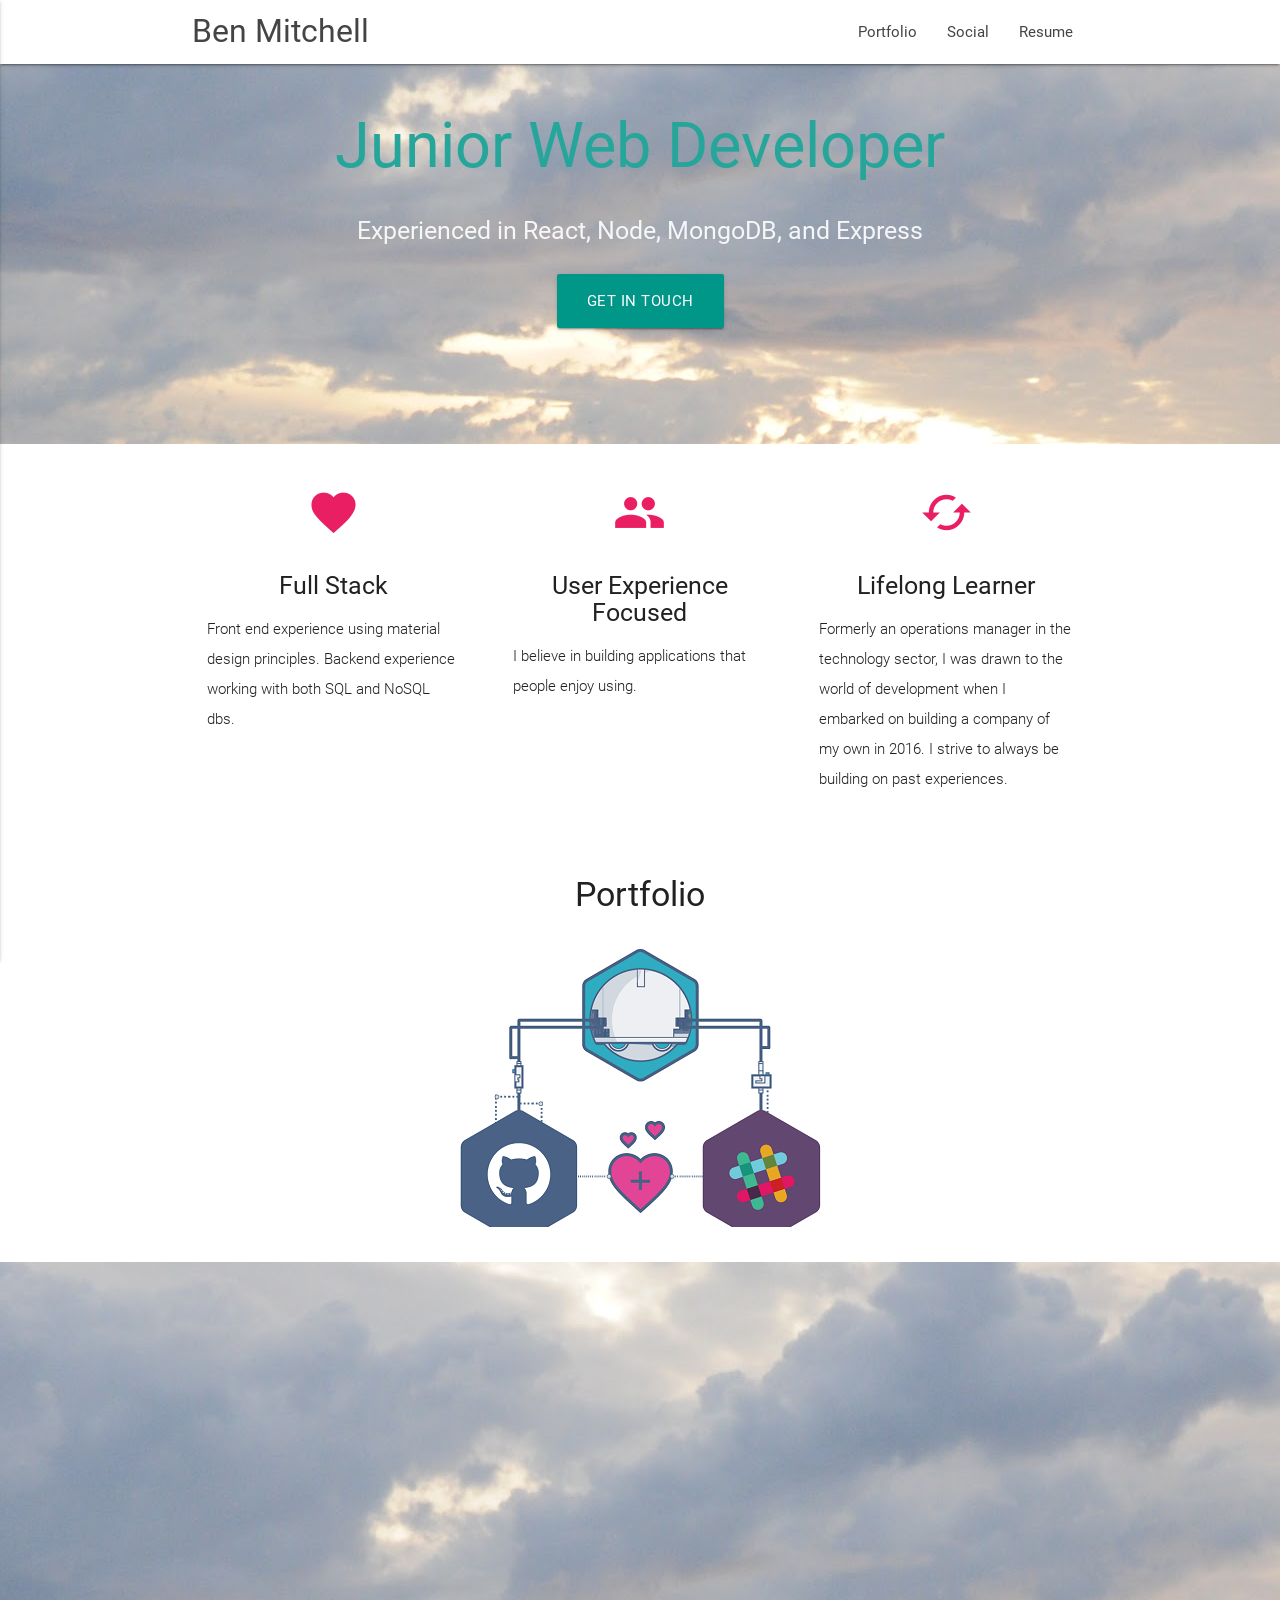
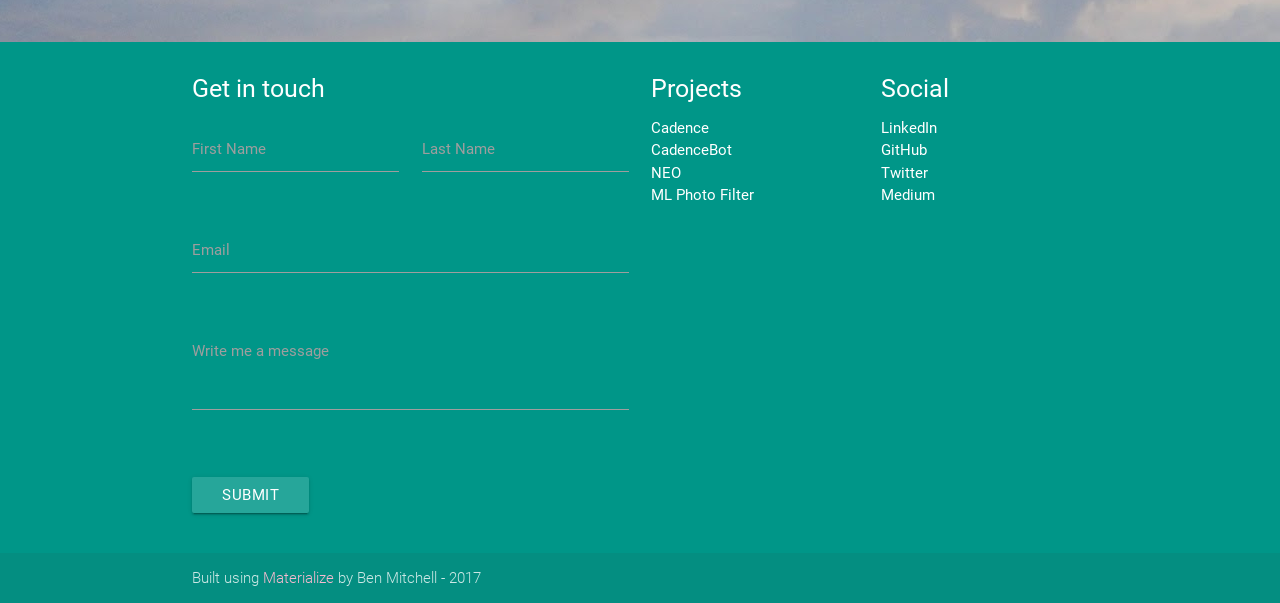
==== index.html @ e5668f59 "changes" ====
<!DOCTYPE html>
<html lang="en">
<head>
  <meta http-equiv="Content-Type" content="text/html; charset=UTF-8"/>
  <meta name="viewport" content="width=device-width, initial-scale=1, maximum-scale=1.0, user-scalable=no"/>
  <title>Ben Mitchell - Web Developer</title>

  <!-- CSS  -->
  <link href="https://fonts.googleapis.com/icon?family=Material+Icons" rel="stylesheet">
  <link href="css/materialize.css" type="text/css" rel="stylesheet" media="screen,projection"/>
  <link href="css/style.css" type="text/css" rel="stylesheet" media="screen,projection"/>
</head>
<body>
  <nav class="white" role="navigation">
    <div class="nav-wrapper container">
      <a id="logo-container" href="./index.html" class="brand-logo">Ben Mitchell</a>
      <ul class="right hide-on-med-and-down">
        <li><a href="#portfolio">Portfolio</a></li>
        <li><a href="#social">Social</a></li>
        <li><a href="files/BenMitchell_Resume-WebDeveloper.pdf" target="_blank" rel="noopener noreferrer">Resume</a></li>
      </ul>

      <ul id="nav-mobile" class="side-nav">
        <li><a href="#portfolio">Portfolio</a></li>
        <li><a href="#social">Social</a></li>
        <li><a href="files/BenMitchell_Resume-WebDeveloper.pdf" target="_blank" rel="noopener noreferrer">Resume</a></li>
      </ul>
      <a href="#" data-activates="nav-mobile" class="button-collapse"><i class="material-icons">menu</i></a>
    </div>
  </nav>

  <div id="index-banner" class="parallax-container">
    <div class="section no-pad-bot">
      <div class="container">
        <br><br>
        <h1 class="header center teal-text text-lighten-1">Junior Web Developer</h1>
        <div class="row center">
          <h5 class="header col s12">Experienced in React, Node, MongoDB, and Express</h5>
        </div>
        <div class="row center">
          <a href="#contact" id="download-button" class="btn-large waves-effect waves-light teal">Get in touch</a>
        </div>
        <br><br>

      </div>
    </div>
    <div class="parallax"><img class="" src="./img/DSC_8917.jpg" alt="Unsplashed background img 1"></div>
  </div>


  <div class="container">
    <div class="section">

      <!--   Icon Section   -->
      <div class="row">
        <div class="col s12 m4">
          <div class="icon-block">
            <h2 class="center pink-text"><i class="material-icons">favorite</i></h2>
            <h5 class="center">Full Stack</h5>

            <p class="light">Front end experience using material design principles. Backend experience working with both SQL and NoSQL dbs.</p>
          </div>
        </div>

        <div class="col s12 m4">
          <div class="icon-block">
            <h2 class="center pink-text"><i class="material-icons">group</i></h2>
            <h5 class="center">User Experience Focused</h5>

            <p class="light">I believe in building applications that people enjoy using.</p>
          </div>
        </div>

        <div class="col s12 m4">
          <div class="icon-block">
            <h2 class="center pink-text"><i class="material-icons">cached</i></h2>
            <h5 class="center">Lifelong Learner</h5>

            <p class="light">Formerly an operations manager in the technology sector, I was drawn to the world of development when I embarked on building a company of my own in 2016. I strive to always be building on past experiences.</p>
          </div>
        </div>
      </div>

    </div>
  </div>

  <div class="container">
    <div class="section">

      <div class="row">
        <div id="portfolio" class="col s12 center">
          <h4>Portfolio</h4>
          <div class="carousel carousel-slider">
            <div class="carousel-item center">
              </br></br></br>
              <a href="https://cadencebot.com" target="_blank" rel="noopener noreferrer"><img src="img/hero-banner-new.png"></a>
            </div>
            <div class="carousel-item center">
              </br></br>
              <a href="https://getcadence.com" target="_blank" rel="noopener noreferrer"><img src="img/trouble-high-seas.png"></a>
            </div>
          </div>
        </div>
      </div>

    </div>
  </div>

  <div class="parallax-container valign-wrapper">
    <div class="section no-pad-bot">
      <div class="container">
        <div class="row center">
          <h5 class="header col s12 light"></h5>
        </div>
      </div>
    </div>
    <div class="parallax"><img src="./img/DSC_8917.jpg" alt="Unsplashed background img 3"></div>
  </div>

  <footer class="page-footer teal">
    <div class="container">
      <div class="row">
        <div class="col l6 s12">
          <h5 class="white-text">Get in touch</h5>
          <!--<p class="grey-text text-lighten-4"></p>-->
          <div class="row">
            <form id="contact" class="col s12 white-text" action="https://formspree.io/ben.mitchell01+willbenmitch@gmail.com" method="POST">
              <div class="row">
                <div class="input-field col s12 l6">
                  <input id="first_name" type="text" name="first_name" class="validate">
                  <label for="first_name">First Name</label>
                </div>
                <div class="input-field col s12 l6">
                  <input id="last_name" type="text" name="last_name" class="validate">
                  <label for="last_name">Last Name</label>
                </div>
              </div>
              <div class="row">
                <div class="input-field col s12">
                  <input id="email" type="email" name="email" class="validate">
                  <label for="email">Email</label>
                </div>
              </div>
              <div class="row">
                <div class="col s12">
                  <div class="row">
                    <div class="input-field col s12">
                      <textarea id="content" type="textarea" name="content" class="materialize-textarea"></textarea>
                      <label for="content" data-error="wrong" data-success="right">Write me a message</label>
                    </div>
                  </div>
                </div>
              </div>
              <input type="submit" name="submit" class="btn"/>
            </form>
          </div>


        </div>
        <div id="projects" class="col l3 s12">
          <h5 class="white-text">Projects</h5>
          <ul>
            <li><a class="white-text" href="http://getcadence.com" target="_blank" rel="noopener noreferrer">Cadence</a></li>
            <li><a class="white-text" href="http://cadencebot.com" target="_blank" rel="noopener noreferrer">CadenceBot</a></li>
            <li><a class="white-text" href="#!">NEO</a></li>
            <li><a class="white-text" href="#!">ML Photo Filter</a></li>
          </ul>
        </div>
        <div id="social" class="col l3 s12">
          <h5 class="white-text">Social</h5>
          <ul>
            <li><a class="white-text" href="https://www.linkedin.com/in/willbenmitchell/" target="_blank" rel="noopener noreferrer">LinkedIn</a></li>
            <li><a class="white-text" href="https://github.com/willbenmitch" target="_blank" rel="noopener noreferrer">GitHub</a></li>
            <li><a class="white-text" href="https://twitter.com/WillBenMitchell" target="_blank" rel="noopener noreferrer">Twitter</a></li>
            <li><a class="white-text" href="#!">Medium</a></li>
          </ul>
        </div>
      </div>
    </div>
    <div class="footer-copyright">
      <div class="container">
      Built using <a class="pink-text text-lighten-4" href="http://materializecss.com" target="_blank" rel="noopener noreferrer">Materialize</a> by Ben Mitchell - 2017
      </div>
    </div>
  </footer>


  <!--  Scripts-->
  <script src="https://code.jquery.com/jquery-2.1.1.min.js"></script>
  <script src="js/materialize.js"></script>
  <script src="js/init.js"></script>

  </body>
</html>
---- css/style.css ----
/* Custom Stylesheet */
/**
 * Use this file to override Materialize files so you can update
 * the core Materialize files in the future
 *
 * Made By MaterializeCSS.com
 */

nav ul a,
nav .brand-logo {
  color: #444;
}

p {
  line-height: 2rem;
}

.button-collapse {
  color: #26a69a;
}

.parallax-container {
  min-height: 380px;
  line-height: 0;
  height: auto;
  color: rgba(255,255,255,.9);
}
  .parallax-container .section {
    width: 100%;
  }

@media only screen and (max-width : 992px) {
  .parallax-container .section {
    position: absolute;
    top: 40%;
  }
  #index-banner .section {
    top: 10%;
  }
}

@media only screen and (max-width : 600px) {
  #index-banner .section {
    top: 0;
  }

  .parallax-container {
    height: 65vh;
  }
}

.icon-block {
  padding: 0 15px;
}
.icon-block .material-icons {
  font-size: inherit;
}

footer.page-footer {
  margin: 0;
}
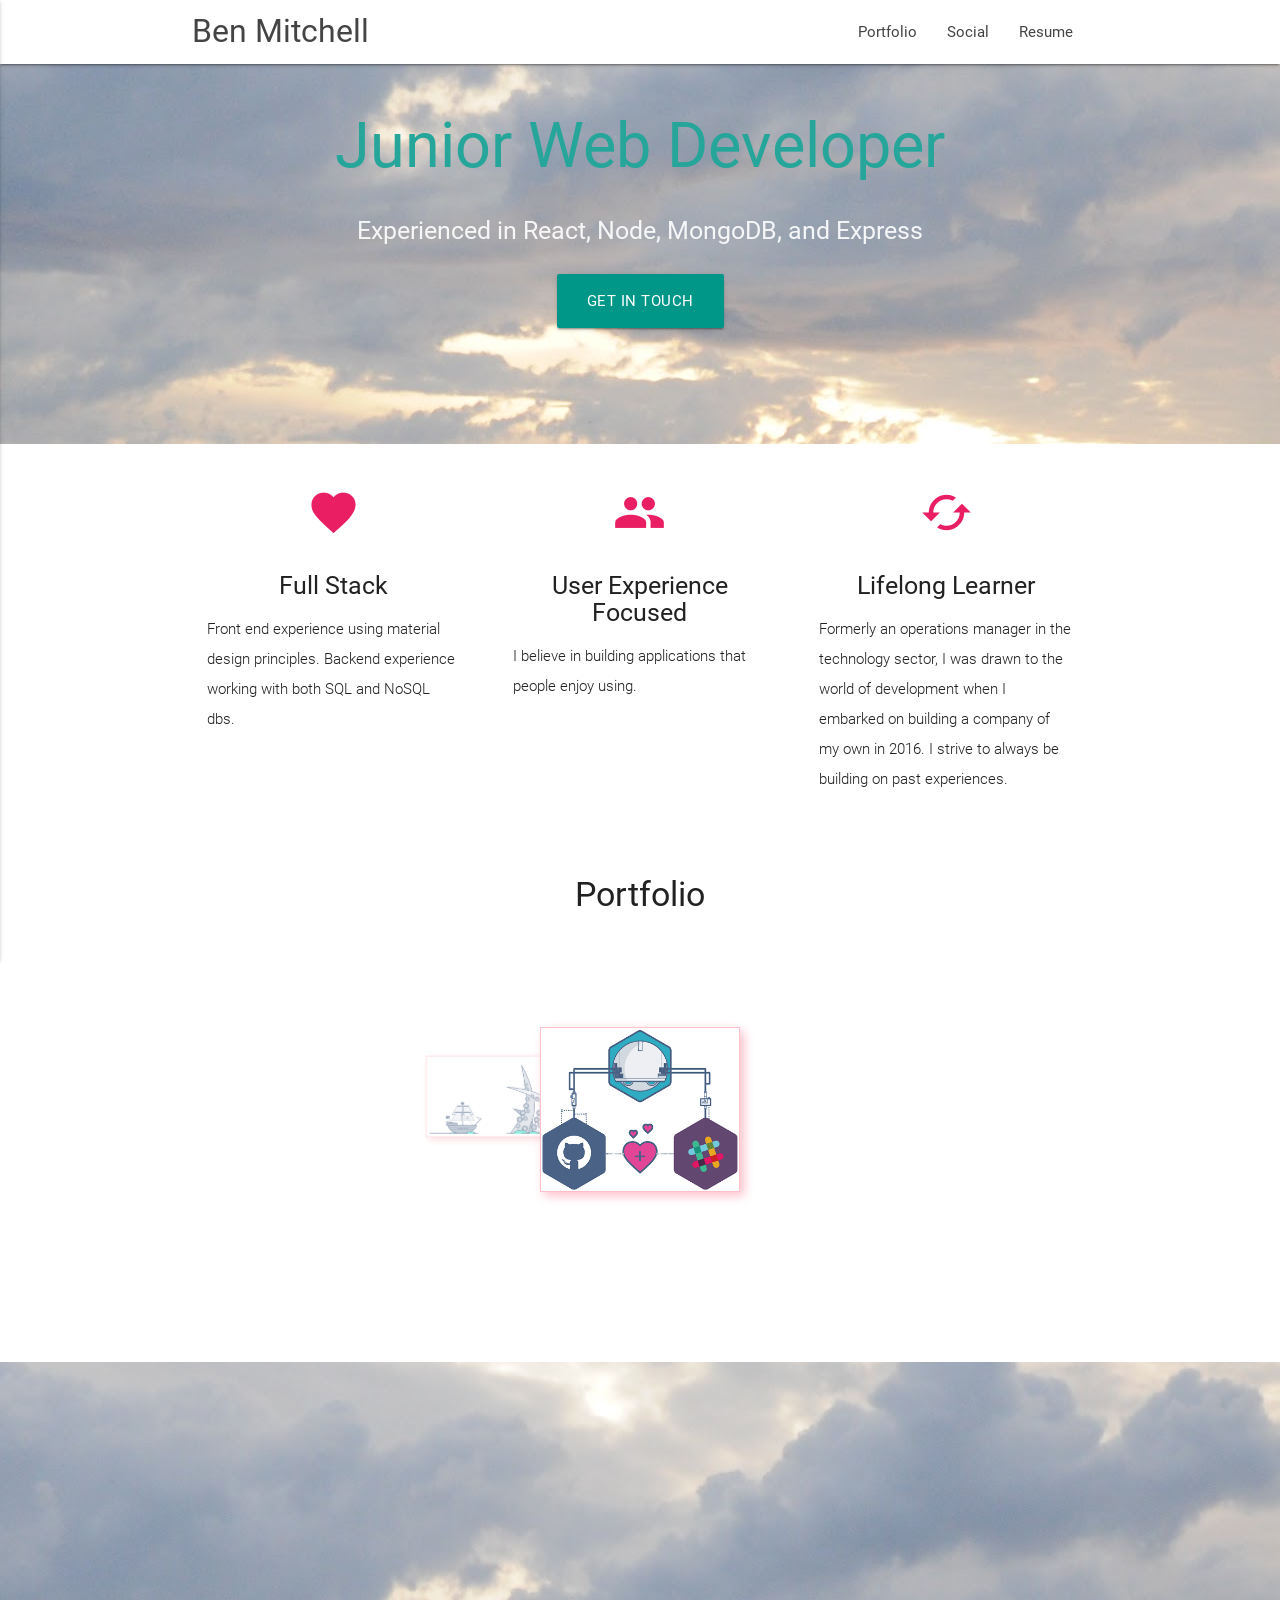
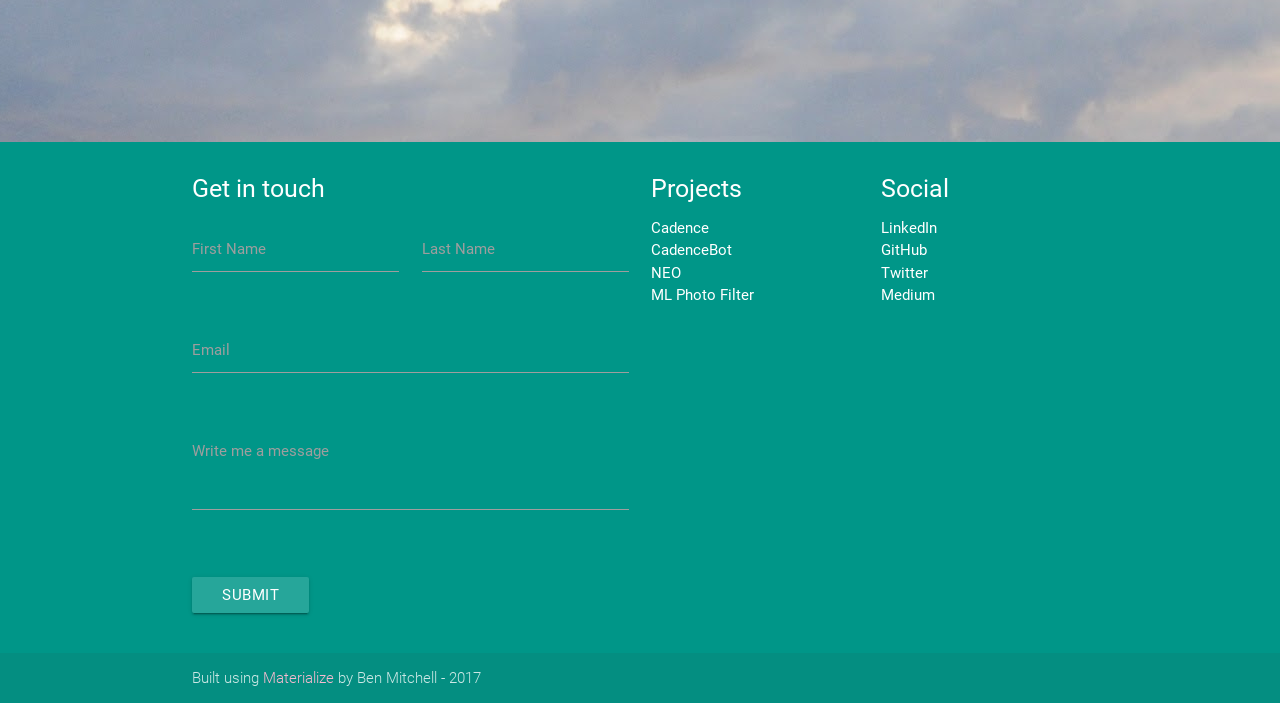
==== commit e13cefb6: "update style" ====
--- a/index.html
+++ b/index.html
@@ -86,23 +86,15 @@
 
   <div class="container">
     <div class="section">
-
       <div class="row">
         <div id="portfolio" class="col s12 center">
           <h4>Portfolio</h4>
-          <div class="carousel carousel-slider">
-            <div class="carousel-item center">
-              </br></br></br>
-              <a href="https://cadencebot.com" target="_blank" rel="noopener noreferrer"><img src="img/hero-banner-new.png"></a>
-            </div>
-            <div class="carousel-item center">
-              </br></br>
-              <a href="https://getcadence.com" target="_blank" rel="noopener noreferrer"><img src="img/trouble-high-seas.png"></a>
-            </div>
+          <div class="carousel">
+            <a href="https://cadencebot.com" class="carousel-item" target="_blank" rel="noopener noreferrer"><img style="border: 1px solid pink; box-shadow:4px 4px 10px pink" src="img/hero-banner-new.png"></a>
+            <a href="https://getcadence.com" class="carousel-item" target="_blank" rel="noopener noreferrer"><img style="border: 1px solid pink; box-shadow:4px 4px 10px pink" src="img/trouble-high-seas.png"></a>
           </div>
         </div>
       </div>
-
     </div>
   </div>
 
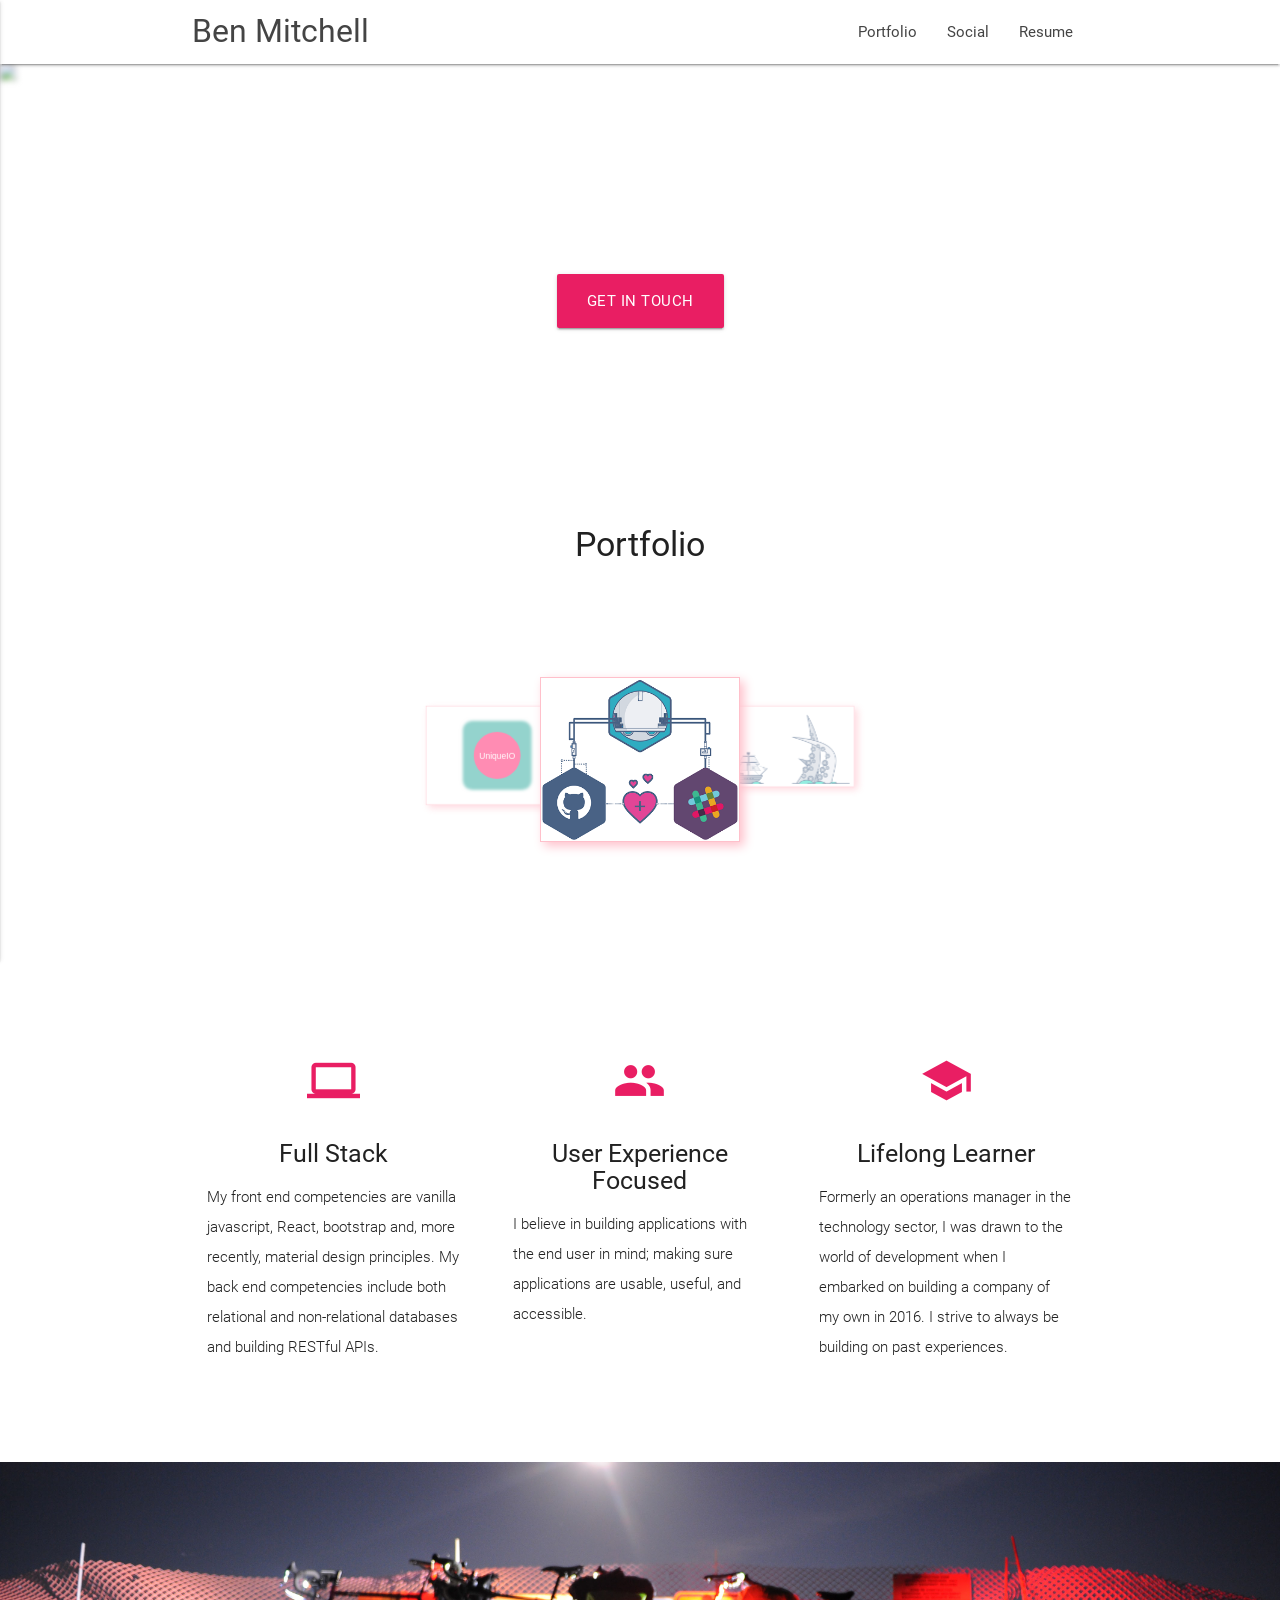
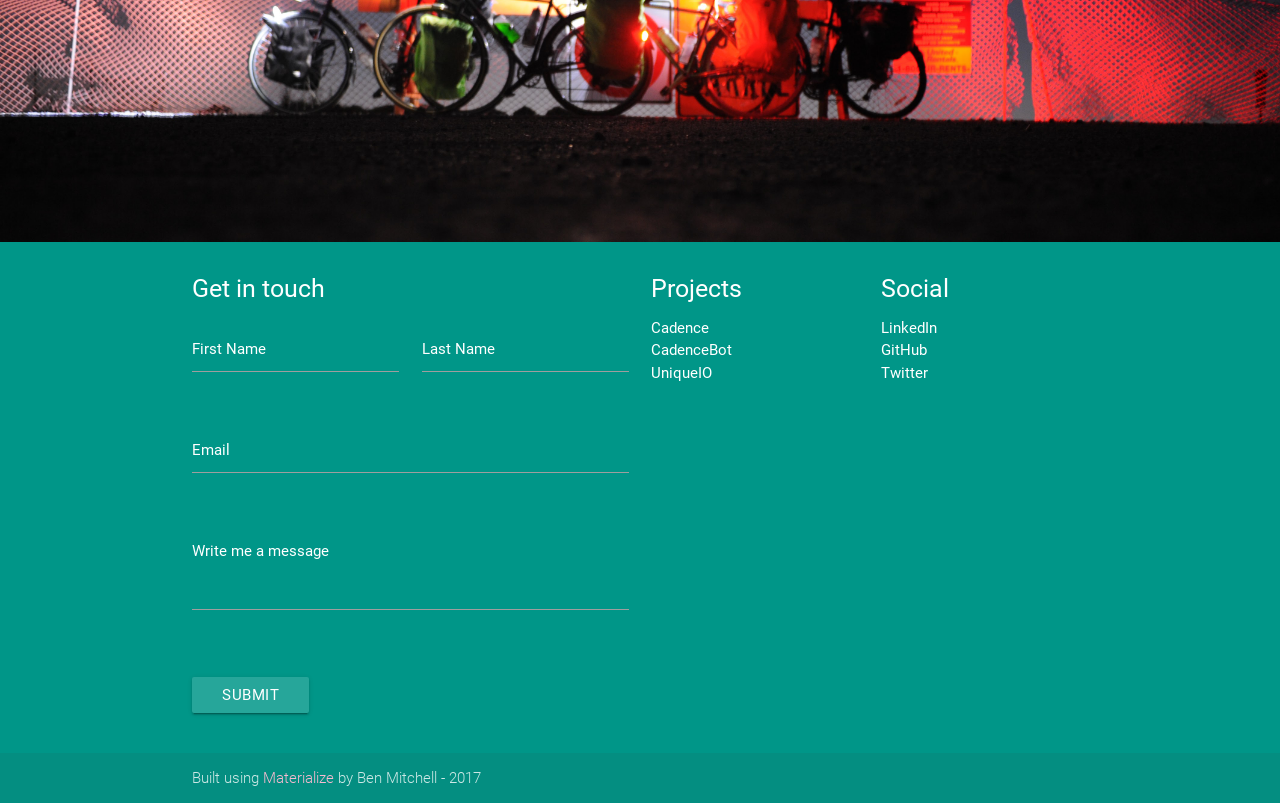
==== commit c7944767: "add photos, blur photos, rearrange portfolio" ====
--- a/index.html
+++ b/index.html
@@ -7,7 +7,7 @@
 
   <!-- CSS  -->
   <link href="https://fonts.googleapis.com/icon?family=Material+Icons" rel="stylesheet">
-  <link href="css/materialize.css" type="text/css" rel="stylesheet" media="screen,projection"/>
+  <link href="css/materialize.min.css" type="text/css" rel="stylesheet" media="screen,projection"/>
   <link href="css/style.css" type="text/css" rel="stylesheet" media="screen,projection"/>
 </head>
 <body>
@@ -33,32 +33,46 @@
     <div class="section no-pad-bot">
       <div class="container">
         <br><br>
-        <h1 class="header center teal-text text-lighten-1">Junior Web Developer</h1>
+        <h1 class="header center">Junior Web Developer</h1>
         <div class="row center">
           <h5 class="header col s12">Experienced in React, Node, MongoDB, and Express</h5>
         </div>
         <div class="row center">
-          <a href="#contact" id="download-button" class="btn-large waves-effect waves-light teal">Get in touch</a>
+          <a href="#contact" id="download-button" class="btn-large waves-effect waves-light pink">Get in touch</a>
         </div>
         <br><br>
 
       </div>
     </div>
-    <div class="parallax"><img class="" src="./img/DSC_8917.jpg" alt="Unsplashed background img 1"></div>
+    <div class="parallax"><img style="filter: blur(3px)" src="./img/patrick-tomasso-208114.jpg" alt="Natural scene background img 1"></div>
   </div>
 
+  <div class="container -paddingTop">
+    <div class="section">
+      <div class="row">
+        <div id="portfolio" class="col s12 center">
+          <h4>Portfolio</h4>
+          <div class="carousel">
+            <a href="https://cadencebot.com" class="carousel-item" target="_blank" rel="noopener noreferrer"><img style="border: 1px solid pink; box-shadow:4px 4px 10px pink" src="img/hero-banner-new.png" alt="marketing image for CadenceBot"></a>
+            <a href="https://getcadence.com" class="carousel-item" target="_blank" rel="noopener noreferrer"><img style="border: 1px solid pink; box-shadow:4px 4px 10px pink" src="img/trouble-high-seas.png" alt="marketing image for Cadence; mythical large sea creature with a scooner"></a>
+            <a href="https://uniqueio.herokuapp.com" class="carousel-item" target="_blank" rel="noopener noreferrer"><img style="border: 1px solid pink; box-shadow:4px 4px 10px pink" src="img/uniqueio-logo.svg" alt="marketing image for UniqueIO"></a>
+          </div>
+        </div>
+      </div>
+    </div>
+  </div>
 
-  <div class="container">
+  <div class="container -paddingBottom">
     <div class="section">
 
       <!--   Icon Section   -->
       <div class="row">
         <div class="col s12 m4">
           <div class="icon-block">
-            <h2 class="center pink-text"><i class="material-icons">favorite</i></h2>
+            <h2 class="center pink-text"><i class="material-icons">computer</i></h2>
             <h5 class="center">Full Stack</h5>
 
-            <p class="light">Front end experience using material design principles. Backend experience working with both SQL and NoSQL dbs.</p>
+            <p class="light">My front end competencies are vanilla javascript, React, bootstrap and, more recently, material design principles. My back end competencies include both relational and non-relational databases and building RESTful APIs.</p>
           </div>
         </div>
 
@@ -67,13 +81,13 @@
             <h2 class="center pink-text"><i class="material-icons">group</i></h2>
             <h5 class="center">User Experience Focused</h5>
 
-            <p class="light">I believe in building applications that people enjoy using.</p>
+            <p class="light">I believe in building applications with the end user in mind; making sure applications are usable, useful, and accessible.</p>
           </div>
         </div>
 
         <div class="col s12 m4">
           <div class="icon-block">
-            <h2 class="center pink-text"><i class="material-icons">cached</i></h2>
+            <h2 class="center pink-text"><i class="material-icons">school</i></h2>
             <h5 class="center">Lifelong Learner</h5>
 
             <p class="light">Formerly an operations manager in the technology sector, I was drawn to the world of development when I embarked on building a company of my own in 2016. I strive to always be building on past experiences.</p>
@@ -81,20 +95,6 @@
         </div>
       </div>
 
-    </div>
-  </div>
-
-  <div class="container">
-    <div class="section">
-      <div class="row">
-        <div id="portfolio" class="col s12 center">
-          <h4>Portfolio</h4>
-          <div class="carousel">
-            <a href="https://cadencebot.com" class="carousel-item" target="_blank" rel="noopener noreferrer"><img style="border: 1px solid pink; box-shadow:4px 4px 10px pink" src="img/hero-banner-new.png"></a>
-            <a href="https://getcadence.com" class="carousel-item" target="_blank" rel="noopener noreferrer"><img style="border: 1px solid pink; box-shadow:4px 4px 10px pink" src="img/trouble-high-seas.png"></a>
-          </div>
-        </div>
-      </div>
     </div>
   </div>
 
@@ -106,7 +106,7 @@
         </div>
       </div>
     </div>
-    <div class="parallax"><img src="./img/DSC_8917.jpg" alt="Unsplashed background img 3"></div>
+    <div class="parallax"><img src="./img/DSC_9038.jpg" alt="Natural scene background img 2"></div>
   </div>
 
   <footer class="page-footer teal">
@@ -119,26 +119,26 @@
             <form id="contact" class="col s12 white-text" action="https://formspree.io/ben.mitchell01+willbenmitch@gmail.com" method="POST">
               <div class="row">
                 <div class="input-field col s12 l6">
-                  <input id="first_name" type="text" name="first_name" class="validate">
-                  <label for="first_name">First Name</label>
+                  <input id="first_name" type="text" name="first_name" class="validate white-text">
+                  <label for="first_name" class="white-text">First Name</label>
                 </div>
                 <div class="input-field col s12 l6">
-                  <input id="last_name" type="text" name="last_name" class="validate">
-                  <label for="last_name">Last Name</label>
+                  <input id="last_name" type="text" name="last_name" class="validate white-text">
+                  <label for="last_name" class="white-text">Last Name</label>
                 </div>
               </div>
               <div class="row">
                 <div class="input-field col s12">
-                  <input id="email" type="email" name="email" class="validate">
-                  <label for="email">Email</label>
+                  <input id="email" type="email" name="email" class="validate white-text">
+                  <label for="email" class="white-text">Email</label>
                 </div>
               </div>
               <div class="row">
                 <div class="col s12">
                   <div class="row">
                     <div class="input-field col s12">
-                      <textarea id="content" type="textarea" name="content" class="materialize-textarea"></textarea>
-                      <label for="content" data-error="wrong" data-success="right">Write me a message</label>
+                      <textarea id="content" type="textarea" name="content" class="materialize-textarea white-text"></textarea>
+                      <label for="content" data-error="wrong" data-success="right" class="white-text">Write me a message</label>
                     </div>
                   </div>
                 </div>
@@ -154,8 +154,7 @@
           <ul>
             <li><a class="white-text" href="http://getcadence.com" target="_blank" rel="noopener noreferrer">Cadence</a></li>
             <li><a class="white-text" href="http://cadencebot.com" target="_blank" rel="noopener noreferrer">CadenceBot</a></li>
-            <li><a class="white-text" href="#!">NEO</a></li>
-            <li><a class="white-text" href="#!">ML Photo Filter</a></li>
+            <li><a class="white-text" href="https://uniqueio.herokuapp.com" target="_blank" rel="noopener noreferrer">UniqueIO</a></li>
           </ul>
         </div>
         <div id="social" class="col l3 s12">
@@ -164,7 +163,6 @@
             <li><a class="white-text" href="https://www.linkedin.com/in/willbenmitchell/" target="_blank" rel="noopener noreferrer">LinkedIn</a></li>
             <li><a class="white-text" href="https://github.com/willbenmitch" target="_blank" rel="noopener noreferrer">GitHub</a></li>
             <li><a class="white-text" href="https://twitter.com/WillBenMitchell" target="_blank" rel="noopener noreferrer">Twitter</a></li>
-            <li><a class="white-text" href="#!">Medium</a></li>
           </ul>
         </div>
       </div>
@@ -179,7 +177,7 @@
 
   <!--  Scripts-->
   <script src="https://code.jquery.com/jquery-2.1.1.min.js"></script>
-  <script src="js/materialize.js"></script>
+  <script src="js/materialize.min.js"></script>
   <script src="js/init.js"></script>
 
   </body>
--- a/css/style.css
+++ b/css/style.css
@@ -29,6 +29,8 @@
     width: 100%;
   }
 
+.parallax img { width: 100%; }
+
 @media only screen and (max-width : 992px) {
   .parallax-container .section {
     position: absolute;
@@ -58,4 +60,12 @@
 
 footer.page-footer {
   margin: 0;
+}
+
+.-paddingBottom {
+  padding-bottom: 50px;
+}
+
+.-paddingTop {
+  padding-top: 50px;
 }
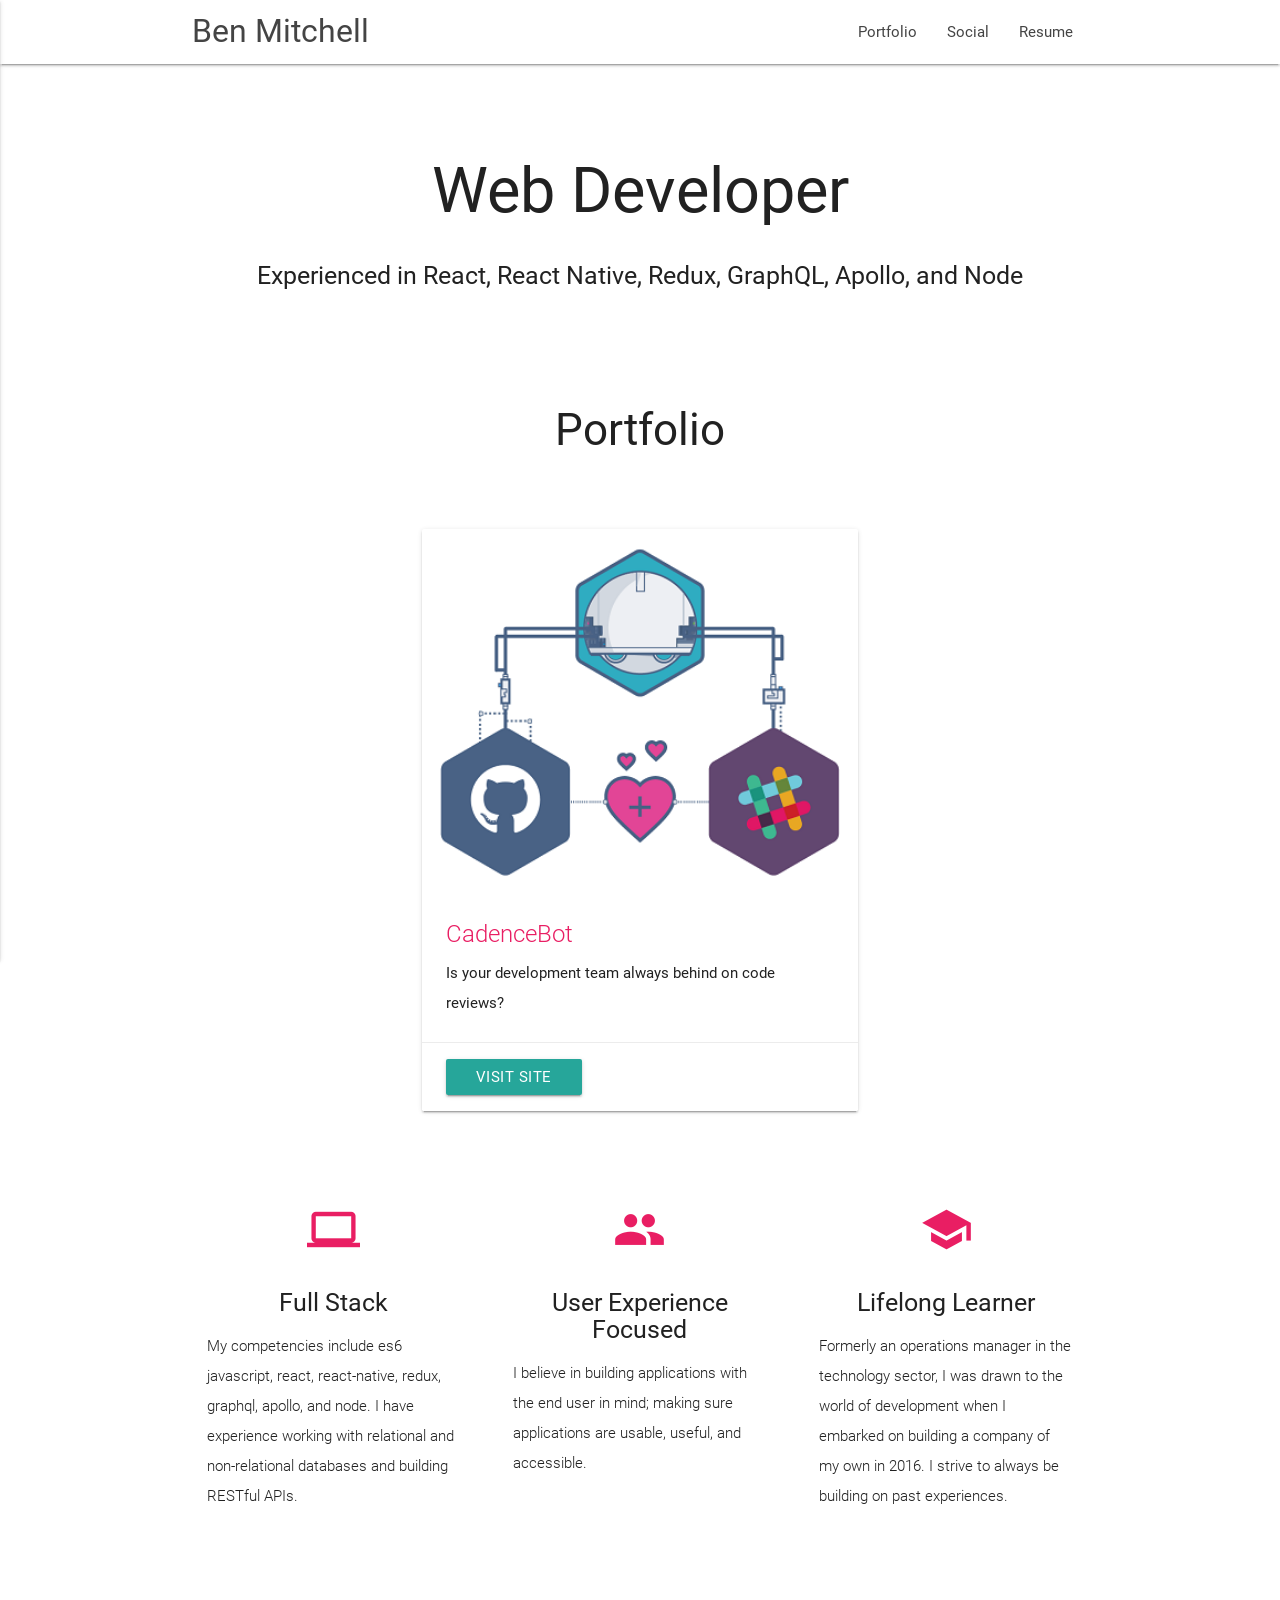
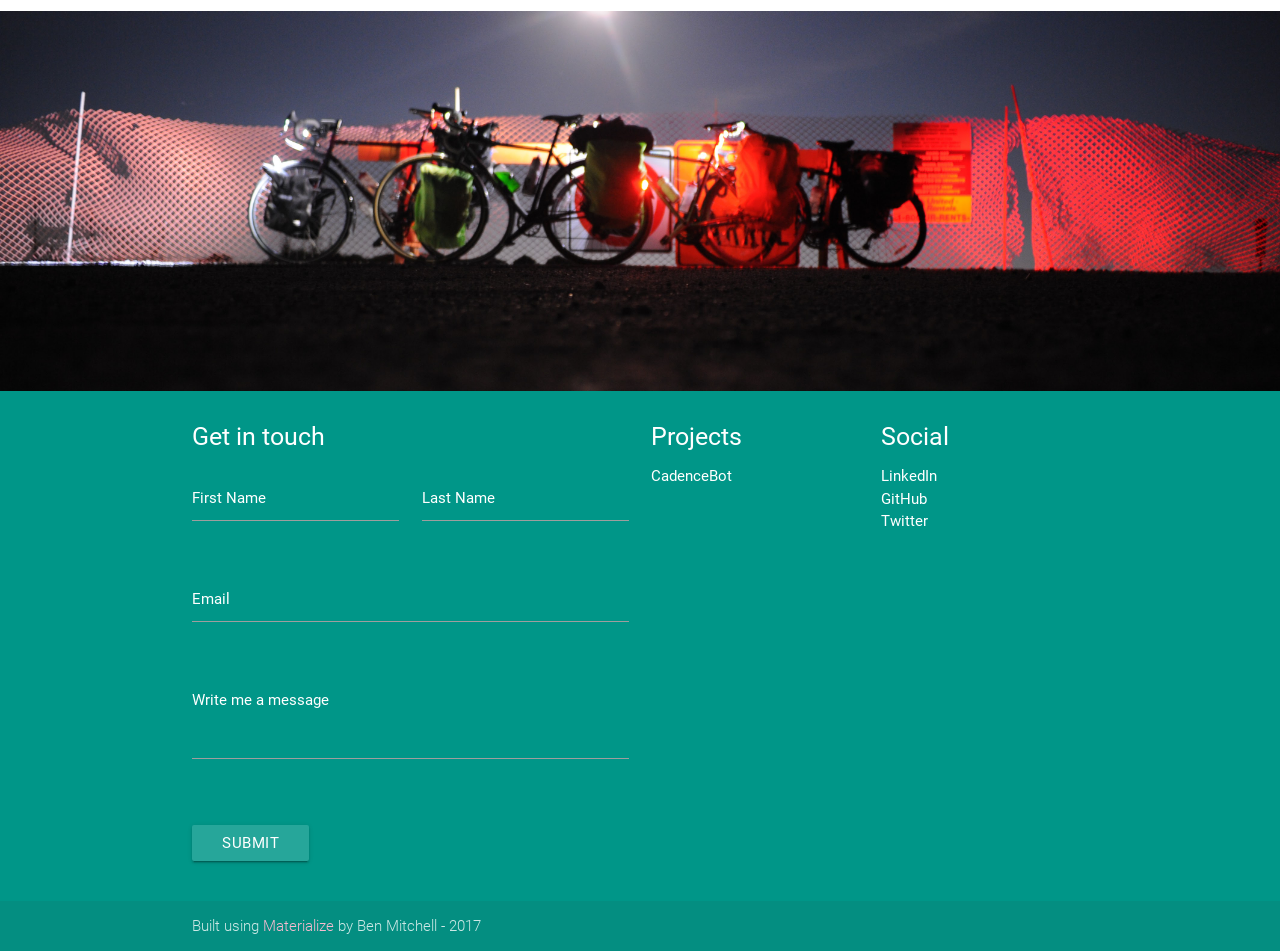
==== commit d0d1fc51: "remove cadence from portfolio, update skills" ====
--- a/index.html
+++ b/index.html
@@ -1,62 +1,94 @@
 <!DOCTYPE html>
 <html lang="en">
+
 <head>
-  <meta http-equiv="Content-Type" content="text/html; charset=UTF-8"/>
-  <meta name="viewport" content="width=device-width, initial-scale=1, maximum-scale=1.0, user-scalable=no"/>
+  <meta http-equiv="Content-Type" content="text/html; charset=UTF-8" />
+  <meta name="viewport" content="width=device-width, initial-scale=1, maximum-scale=1.0, user-scalable=no" />
   <title>Ben Mitchell - Web Developer</title>
 
   <!-- CSS  -->
   <link href="https://fonts.googleapis.com/icon?family=Material+Icons" rel="stylesheet">
-  <link href="css/materialize.min.css" type="text/css" rel="stylesheet" media="screen,projection"/>
-  <link href="css/style.css" type="text/css" rel="stylesheet" media="screen,projection"/>
+  <link href="css/materialize.min.css" type="text/css" rel="stylesheet" media="screen,projection" />
+  <link href="css/style.css" type="text/css" rel="stylesheet" media="screen,projection" />
 </head>
+
 <body>
   <nav class="white" role="navigation">
     <div class="nav-wrapper container">
       <a id="logo-container" href="./index.html" class="brand-logo">Ben Mitchell</a>
       <ul class="right hide-on-med-and-down">
-        <li><a href="#portfolio">Portfolio</a></li>
-        <li><a href="#social">Social</a></li>
-        <li><a href="files/BenMitchell_Resume-WebDeveloper.pdf" target="_blank" rel="noopener noreferrer">Resume</a></li>
+        <li>
+          <a href="#portfolio">Portfolio</a>
+        </li>
+        <li>
+          <a href="#social">Social</a>
+        </li>
+        <li>
+          <a href="files/BenMitchell_Resume-WebDeveloper.pdf" target="_blank" rel="noopener noreferrer">Resume</a>
+        </li>
       </ul>
 
       <ul id="nav-mobile" class="side-nav">
-        <li><a href="#portfolio">Portfolio</a></li>
-        <li><a href="#social">Social</a></li>
-        <li><a href="files/BenMitchell_Resume-WebDeveloper.pdf" target="_blank" rel="noopener noreferrer">Resume</a></li>
+        <li>
+          <a href="#portfolio">Portfolio</a>
+        </li>
+        <li>
+          <a href="#social">Social</a>
+        </li>
+        <li>
+          <a href="files/BenMitchell_Resume-WebDeveloper.pdf" target="_blank" rel="noopener noreferrer">Resume</a>
+        </li>
       </ul>
-      <a href="#" data-activates="nav-mobile" class="button-collapse"><i class="material-icons">menu</i></a>
+      <a href="#" data-activates="nav-mobile" class="button-collapse">
+        <i class="material-icons">menu</i>
+      </a>
     </div>
   </nav>
 
-  <div id="index-banner" class="parallax-container">
+  <div id="index-banner">
     <div class="section no-pad-bot">
       <div class="container">
-        <br><br>
-        <h1 class="header center">Junior Web Developer</h1>
+        <br>
+        <br>
+        <h1 class="header center">Web Developer</h1>
         <div class="row center">
-          <h5 class="header col s12">Experienced in React, Node, MongoDB, and Express</h5>
-        </div>
-        <div class="row center">
-          <a href="#contact" id="download-button" class="btn-large waves-effect waves-light pink">Get in touch</a>
-        </div>
-        <br><br>
-
-      </div>
-    </div>
-    <div class="parallax"><img style="filter: blur(3px)" src="./img/patrick-tomasso-208114.jpg" alt="Natural scene background img 1"></div>
+          <h5 class="header col s12">Experienced in React, React Native, Redux, GraphQL, Apollo, and Node</h5>
+        </div>
+      </div>
+    </div>
   </div>
 
   <div class="container -paddingTop">
     <div class="section">
       <div class="row">
         <div id="portfolio" class="col s12 center">
-          <h4>Portfolio</h4>
-          <div class="carousel">
-            <a href="https://cadencebot.com" class="carousel-item" target="_blank" rel="noopener noreferrer"><img style="border: 1px solid pink; box-shadow:4px 4px 10px pink" src="img/hero-banner-new.png" alt="marketing image for CadenceBot"></a>
-            <a href="https://getcadence.com" class="carousel-item" target="_blank" rel="noopener noreferrer"><img style="border: 1px solid pink; box-shadow:4px 4px 10px pink" src="img/trouble-high-seas.png" alt="marketing image for Cadence; mythical large sea creature with a scooner"></a>
-            <a href="https://uniqueio.herokuapp.com" class="carousel-item" target="_blank" rel="noopener noreferrer"><img style="border: 1px solid pink; box-shadow:4px 4px 10px pink" src="img/uniqueio-logo.svg" alt="marketing image for UniqueIO"></a>
-          </div>
+          <h3 class="-paddingBottom">Portfolio</h4>
+        </div>
+        <div class="col m3">
+        </div>
+        <div class="col s12 m6">
+          <div class="card">
+            <div class="card-image" style="padding: 16px;">
+              <img class="activator" src="img/hero-banner-new.png">
+            </div>
+            <div class="card-content">
+              <span class="card-title activator pink-text">CadenceBot</span>
+              <p>
+                <span class="activator">Is your development team always behind on code reviews?</span>
+              </p>
+            </div>
+            <div class="card-reveal">
+              <span class="card-title activator pink-text">CadenceBot</span>
+              <p>CadenceBot reduces complexity in the code review process by being your main point of contact for everything
+                involving code reviews. Integrating with both Slack and Github, your team is now able to manage their code
+                reviews directly in Slack.</p>
+            </div>
+            <div class="card-action">
+              <a class="btn waves-effect waves-teal" href="https://cadencebot.com" target="_blank" rel="noopener noreferrer">Visit Site</a>
+            </div>
+          </div>
+        </div>
+        <div class="col m3">
         </div>
       </div>
     </div>
@@ -69,28 +101,39 @@
       <div class="row">
         <div class="col s12 m4">
           <div class="icon-block">
-            <h2 class="center pink-text"><i class="material-icons">computer</i></h2>
+            <h2 class="center pink-text">
+              <i class="material-icons">computer</i>
+            </h2>
             <h5 class="center">Full Stack</h5>
 
-            <p class="light">My front end competencies are vanilla javascript, React, bootstrap and, more recently, material design principles. My back end competencies include both relational and non-relational databases and building RESTful APIs.</p>
+            <p class="light">My competencies include es6 javascript, react, react-native, redux, graphql, apollo, and node. I have experience
+              working with relational and non-relational databases and building RESTful APIs.
+            </p>
           </div>
         </div>
 
         <div class="col s12 m4">
           <div class="icon-block">
-            <h2 class="center pink-text"><i class="material-icons">group</i></h2>
+            <h2 class="center pink-text">
+              <i class="material-icons">group</i>
+            </h2>
             <h5 class="center">User Experience Focused</h5>
 
-            <p class="light">I believe in building applications with the end user in mind; making sure applications are usable, useful, and accessible.</p>
+            <p class="light">I believe in building applications with the end user in mind; making sure applications are usable, useful, and
+              accessible.
+            </p>
           </div>
         </div>
 
         <div class="col s12 m4">
           <div class="icon-block">
-            <h2 class="center pink-text"><i class="material-icons">school</i></h2>
+            <h2 class="center pink-text">
+              <i class="material-icons">school</i>
+            </h2>
             <h5 class="center">Lifelong Learner</h5>
 
-            <p class="light">Formerly an operations manager in the technology sector, I was drawn to the world of development when I embarked on building a company of my own in 2016. I strive to always be building on past experiences.</p>
+            <p class="light">Formerly an operations manager in the technology sector, I was drawn to the world of development when I embarked
+              on building a company of my own in 2016. I strive to always be building on past experiences.</p>
           </div>
         </div>
       </div>
@@ -106,7 +149,9 @@
         </div>
       </div>
     </div>
-    <div class="parallax"><img src="./img/DSC_9038.jpg" alt="Natural scene background img 2"></div>
+    <div class="parallax">
+      <img src="./img/DSC_9038.jpg" alt="Natural scene background img 2">
+    </div>
   </div>
 
   <footer class="page-footer teal">
@@ -114,7 +159,6 @@
       <div class="row">
         <div class="col l6 s12">
           <h5 class="white-text">Get in touch</h5>
-          <!--<p class="grey-text text-lighten-4"></p>-->
           <div class="row">
             <form id="contact" class="col s12 white-text" action="https://formspree.io/ben.mitchell01+willbenmitch@gmail.com" method="POST">
               <div class="row">
@@ -143,7 +187,7 @@
                   </div>
                 </div>
               </div>
-              <input type="submit" name="submit" class="btn"/>
+              <input type="submit" name="submit" class="btn" />
             </form>
           </div>
 
@@ -152,24 +196,32 @@
         <div id="projects" class="col l3 s12">
           <h5 class="white-text">Projects</h5>
           <ul>
-            <li><a class="white-text" href="http://getcadence.com" target="_blank" rel="noopener noreferrer">Cadence</a></li>
-            <li><a class="white-text" href="http://cadencebot.com" target="_blank" rel="noopener noreferrer">CadenceBot</a></li>
-            <li><a class="white-text" href="https://uniqueio.herokuapp.com" target="_blank" rel="noopener noreferrer">UniqueIO</a></li>
+            <li>
+              <a class="white-text" href="http://cadencebot.com" target="_blank" rel="noopener noreferrer">CadenceBot</a>
+            </li>
+            <!--<li><a class="white-text" href="https://uniqueio.herokuapp.com" target="_blank" rel="noopener noreferrer">UniqueIO</a></li>-->
           </ul>
         </div>
         <div id="social" class="col l3 s12">
           <h5 class="white-text">Social</h5>
           <ul>
-            <li><a class="white-text" href="https://www.linkedin.com/in/willbenmitchell/" target="_blank" rel="noopener noreferrer">LinkedIn</a></li>
-            <li><a class="white-text" href="https://github.com/willbenmitch" target="_blank" rel="noopener noreferrer">GitHub</a></li>
-            <li><a class="white-text" href="https://twitter.com/WillBenMitchell" target="_blank" rel="noopener noreferrer">Twitter</a></li>
+            <li>
+              <a class="white-text" href="https://www.linkedin.com/in/willbenmitchell/" target="_blank" rel="noopener noreferrer">LinkedIn</a>
+            </li>
+            <li>
+              <a class="white-text" href="https://github.com/willbenmitch" target="_blank" rel="noopener noreferrer">GitHub</a>
+            </li>
+            <li>
+              <a class="white-text" href="https://twitter.com/WillBenMitchell" target="_blank" rel="noopener noreferrer">Twitter</a>
+            </li>
           </ul>
         </div>
       </div>
     </div>
     <div class="footer-copyright">
       <div class="container">
-      Built using <a class="pink-text text-lighten-4" href="http://materializecss.com" target="_blank" rel="noopener noreferrer">Materialize</a> by Ben Mitchell - 2017
+        Built using
+        <a class="pink-text text-lighten-4" href="http://materializecss.com" target="_blank" rel="noopener noreferrer">Materialize</a> by Ben Mitchell - 2017
       </div>
     </div>
   </footer>
@@ -180,5 +232,6 @@
   <script src="js/materialize.min.js"></script>
   <script src="js/init.js"></script>
 
-  </body>
-</html>
+</body>
+
+</html>
--- a/css/style.css
+++ b/css/style.css
@@ -8,64 +8,66 @@
 
 nav ul a,
 nav .brand-logo {
-  color: #444;
+    color: #444;
 }
 
 p {
-  line-height: 2rem;
+    line-height: 2rem;
 }
 
 .button-collapse {
-  color: #26a69a;
+    color: #26a69a;
 }
 
 .parallax-container {
-  min-height: 380px;
-  line-height: 0;
-  height: auto;
-  color: rgba(255,255,255,.9);
+    min-height: 380px;
+    line-height: 0;
+    height: auto;
+    color: rgba(255, 255, 255, 0.9);
 }
-  .parallax-container .section {
+.parallax-container .section {
     width: 100%;
-  }
-
-.parallax img { width: 100%; }
-
-@media only screen and (max-width : 992px) {
-  .parallax-container .section {
-    position: absolute;
-    top: 40%;
-  }
-  #index-banner .section {
-    top: 10%;
-  }
 }
 
-@media only screen and (max-width : 600px) {
-  #index-banner .section {
-    top: 0;
-  }
+.parallax img {
+    width: 100%;
+}
 
-  .parallax-container {
-    height: 65vh;
-  }
+@media only screen and (max-width: 992px) {
+    .parallax-container .section {
+        position: absolute;
+        top: 40%;
+    }
+    #index-banner .section {
+        top: 10%;
+    }
+}
+
+@media only screen and (max-width: 600px) {
+    #index-banner .section {
+        top: 0;
+    }
+
+    .parallax-container {
+        height: 65vh;
+    }
 }
 
 .icon-block {
-  padding: 0 15px;
+    padding: 0 15px;
 }
 .icon-block .material-icons {
-  font-size: inherit;
+    font-size: inherit;
 }
 
 footer.page-footer {
-  margin: 0;
+    margin: 0;
 }
 
 .-paddingBottom {
-  padding-bottom: 50px;
+    padding-bottom: 50px;
 }
 
 .-paddingTop {
-  padding-top: 50px;
-}+    padding-top: 50px;
+}
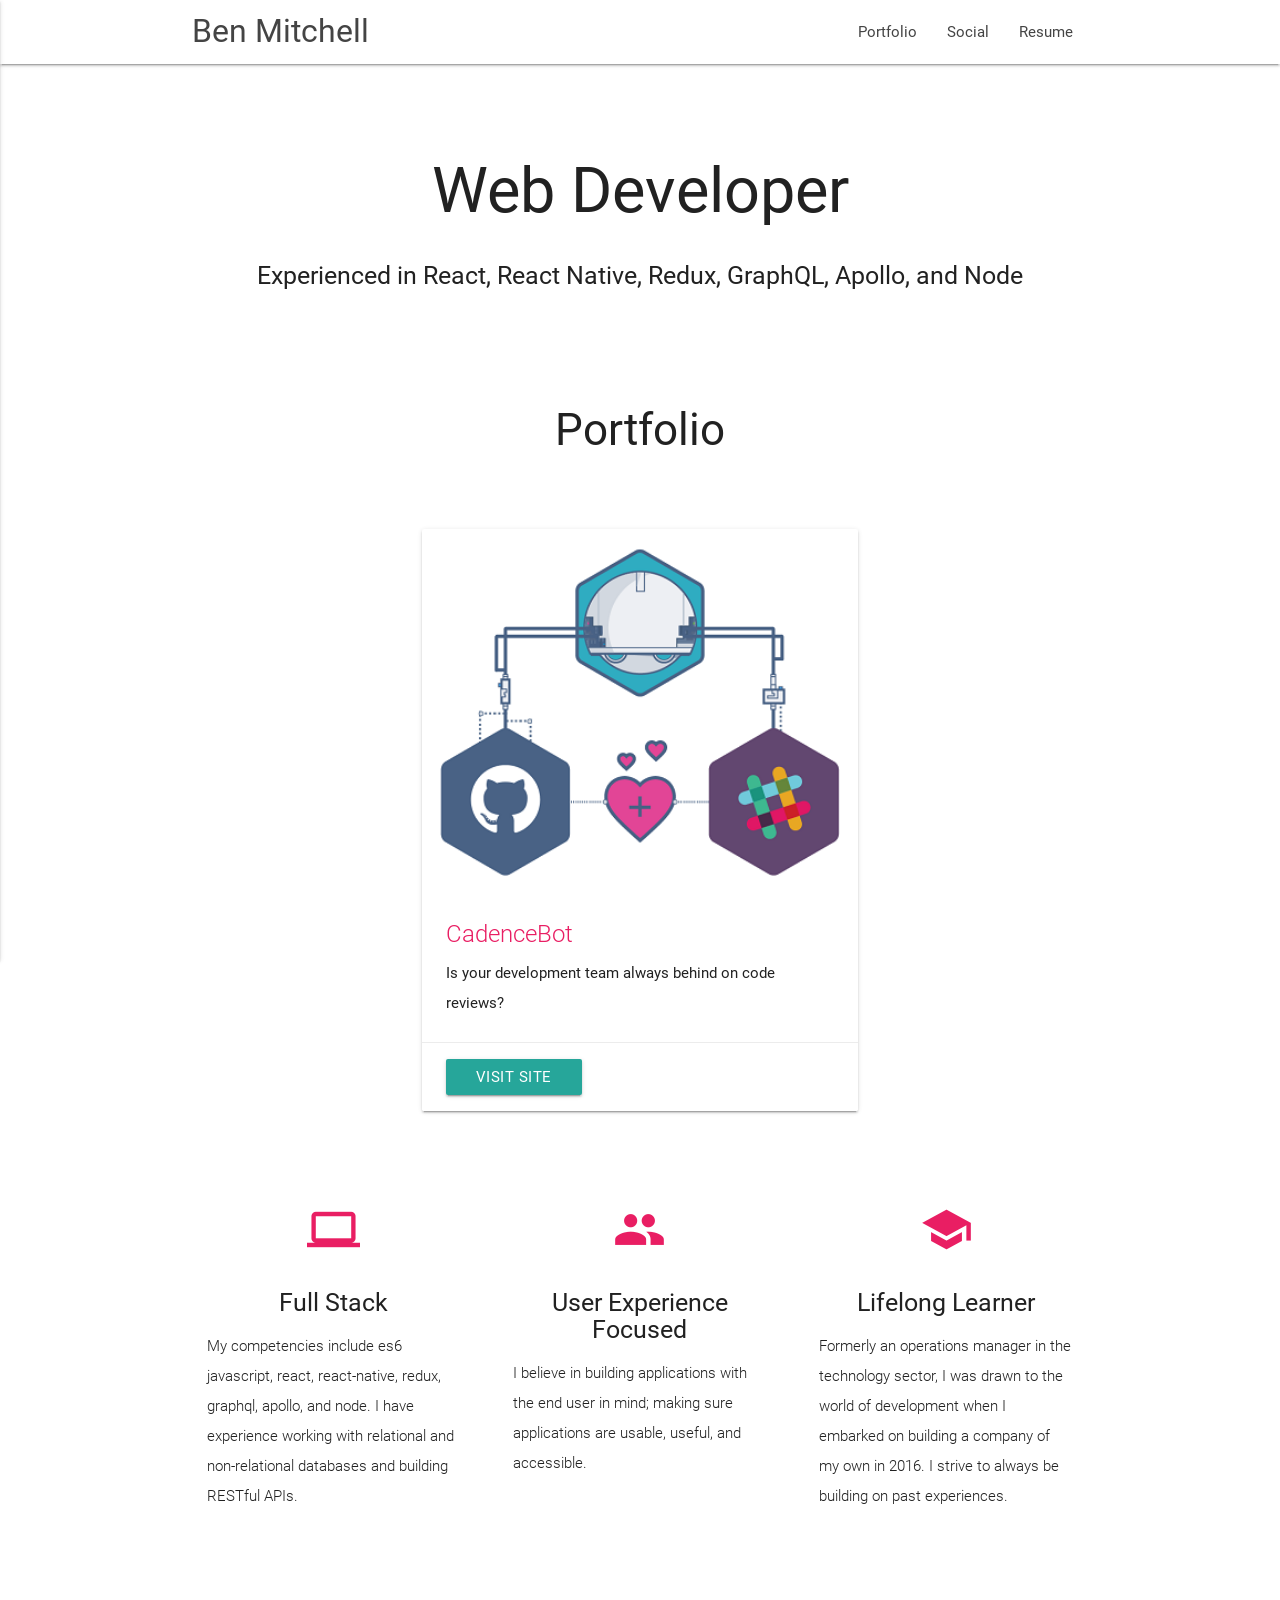
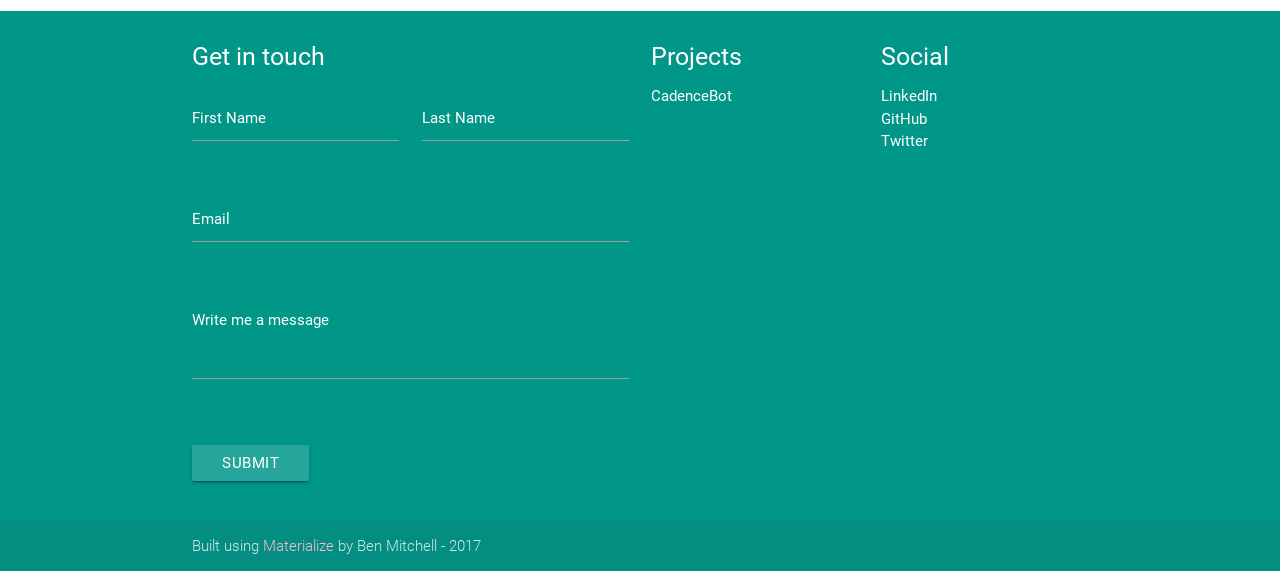
==== commit d31f85d3: "remove fluff" ====
--- a/index.html
+++ b/index.html
@@ -24,7 +24,7 @@
           <a href="#social">Social</a>
         </li>
         <li>
-          <a href="files/BenMitchell_Resume-WebDeveloper.pdf" target="_blank" rel="noopener noreferrer">Resume</a>
+          <a href="files/BenMitchell_Resume-WebDeveloper-trimmed.pdf" target="_blank" rel="noopener noreferrer">Resume</a>
         </li>
       </ul>
 
@@ -141,7 +141,7 @@
     </div>
   </div>
 
-  <div class="parallax-container valign-wrapper">
+  <!-- <div class="parallax-container valign-wrapper">
     <div class="section no-pad-bot">
       <div class="container">
         <div class="row center">
@@ -152,7 +152,7 @@
     <div class="parallax">
       <img src="./img/DSC_9038.jpg" alt="Natural scene background img 2">
     </div>
-  </div>
+  </div> -->
 
   <footer class="page-footer teal">
     <div class="container">
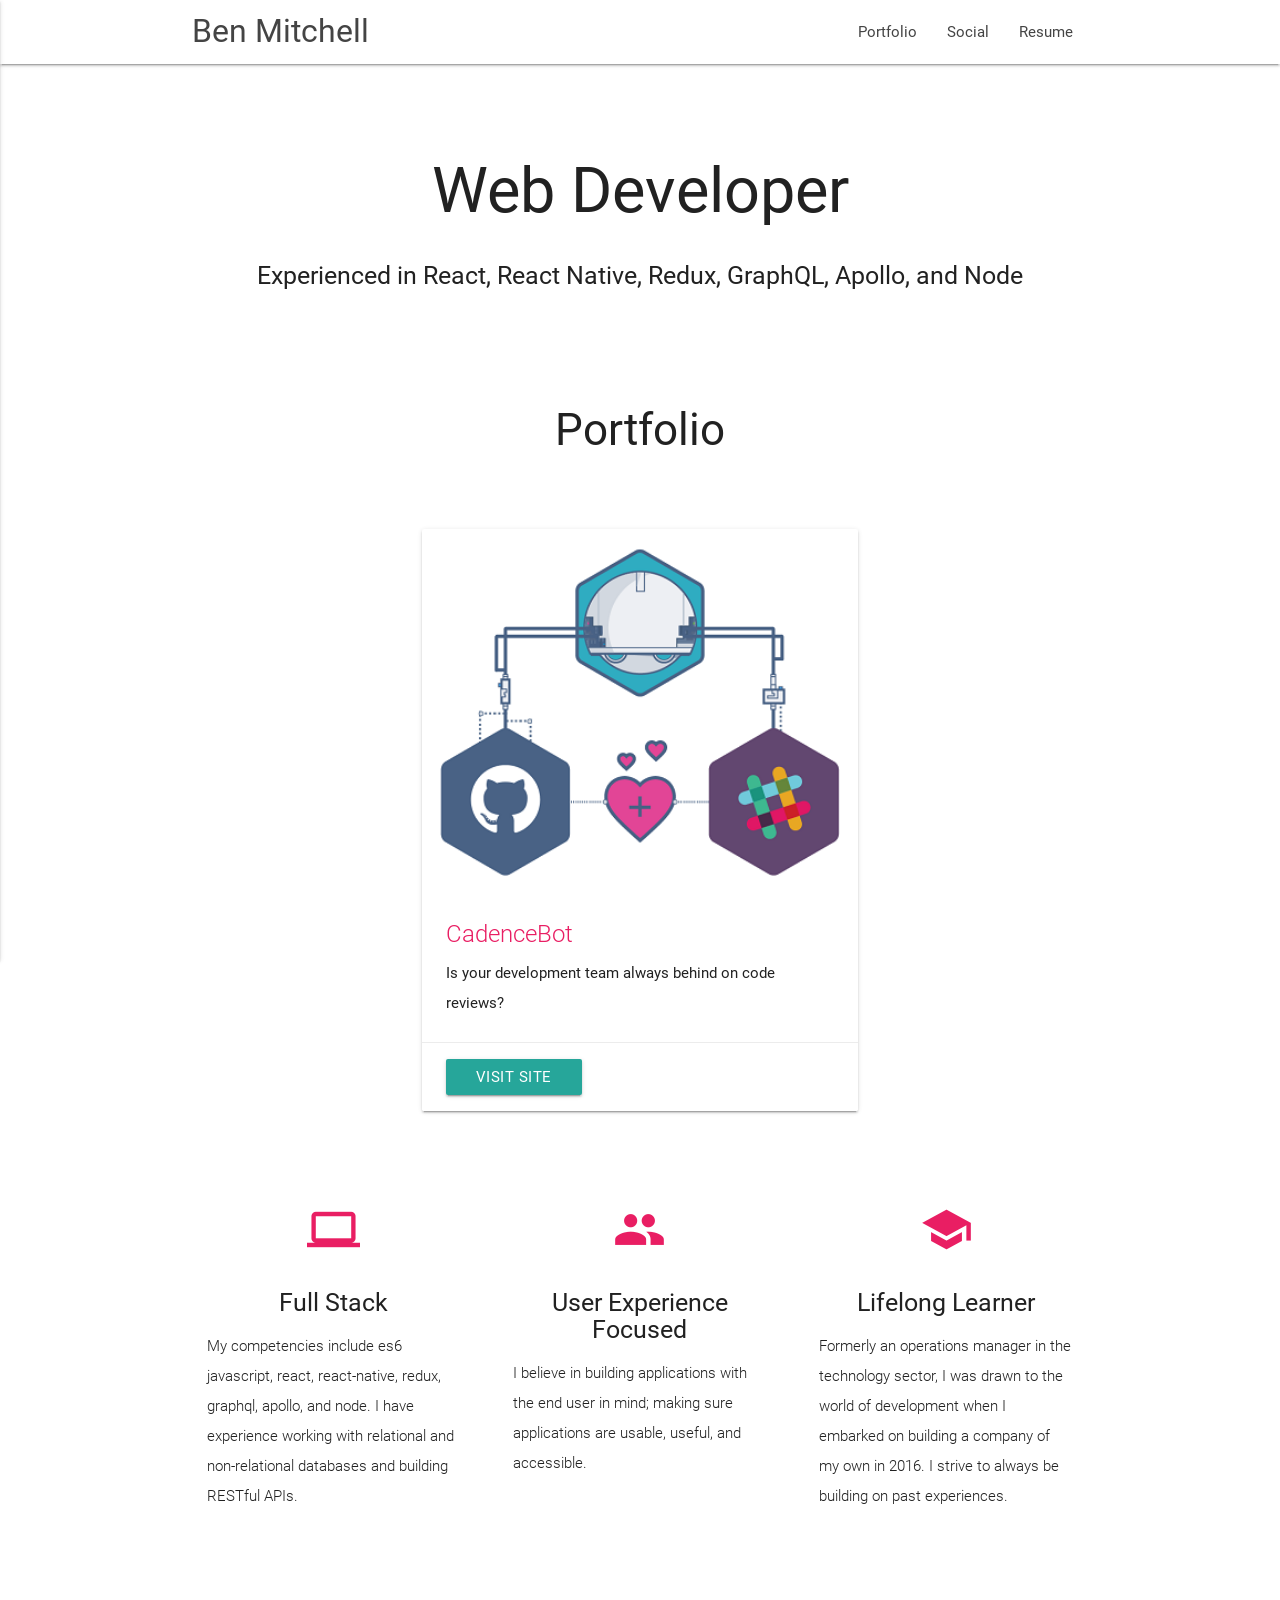
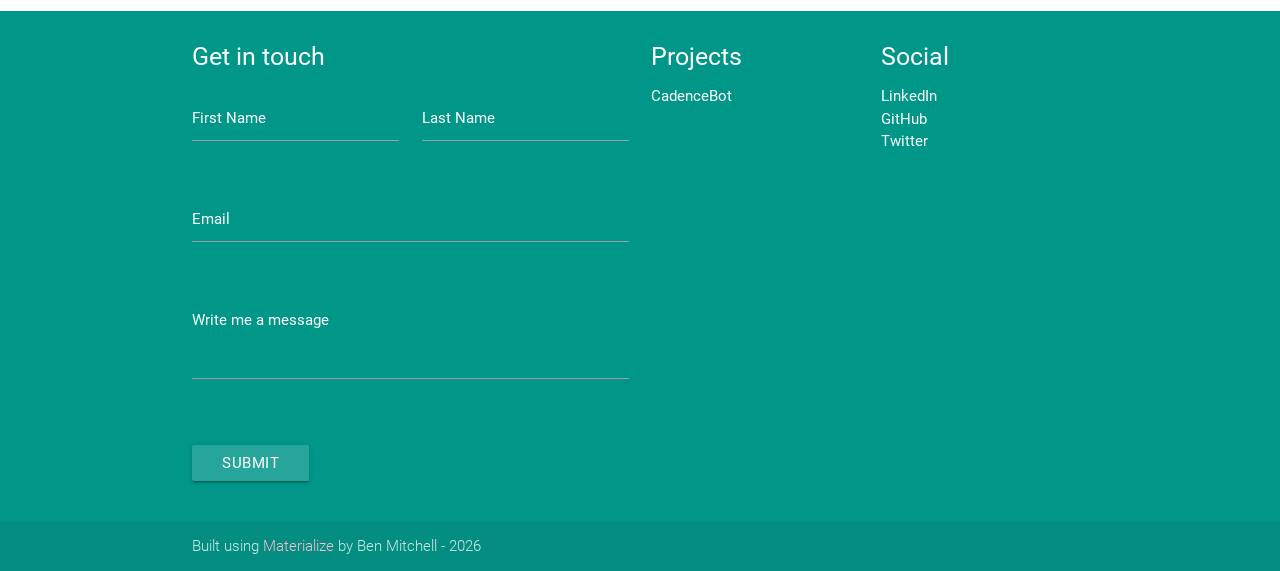
==== commit 114f35f3: "update date" ====
--- a/index.html
+++ b/index.html
@@ -140,19 +140,6 @@
 
     </div>
   </div>
-
-  <!-- <div class="parallax-container valign-wrapper">
-    <div class="section no-pad-bot">
-      <div class="container">
-        <div class="row center">
-          <h5 class="header col s12 light"></h5>
-        </div>
-      </div>
-    </div>
-    <div class="parallax">
-      <img src="./img/DSC_9038.jpg" alt="Natural scene background img 2">
-    </div>
-  </div> -->
 
   <footer class="page-footer teal">
     <div class="container">
@@ -221,7 +208,7 @@
     <div class="footer-copyright">
       <div class="container">
         Built using
-        <a class="pink-text text-lighten-4" href="http://materializecss.com" target="_blank" rel="noopener noreferrer">Materialize</a> by Ben Mitchell - 2017
+        <a class="pink-text text-lighten-4" href="http://materializecss.com" target="_blank" rel="noopener noreferrer">Materialize</a> by Ben Mitchell - <span class="live-date"></span>
       </div>
     </div>
   </footer>
